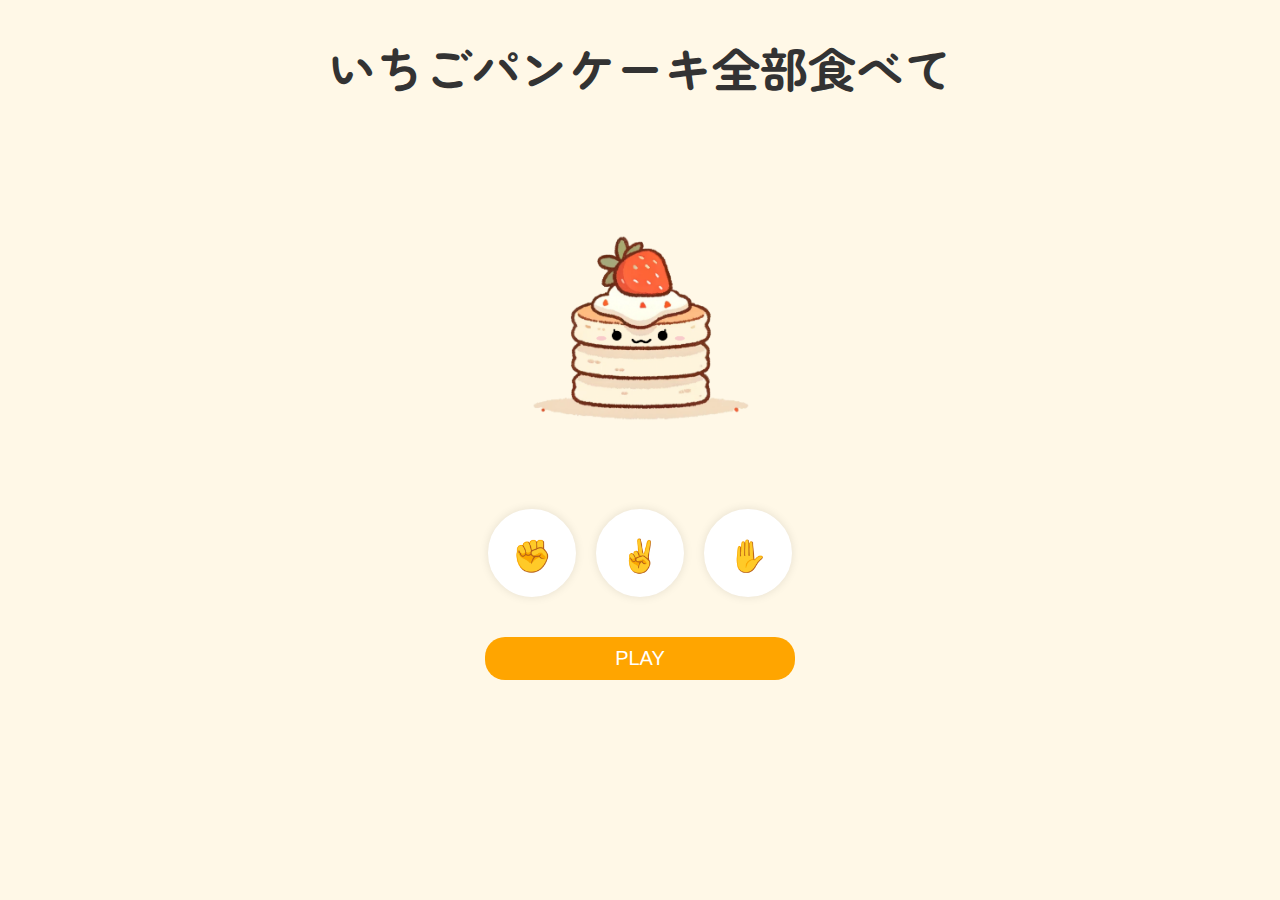
==== index.html @ 54f7b23e "Rename janken_tpl.html to index.html" ====
<!DOCTYPE html>
<html>

<head>
    <meta charset="utf-8">
    <meta name="viewport" content="width=device-width">
    <script src="https://ajax.googleapis.com/ajax/libs/jquery/3.5.1/jquery.min.js"></script>
    <link rel="stylesheet" href="css/janken.css">
    <link rel="preconnect" href="https://fonts.googleapis.com">
<link rel="preconnect" href="https://fonts.gstatic.com" crossorigin>
<link href="https://fonts.googleapis.com/css2?family=Overlock:wght@900&family=Roboto:wght@500&family=Zen+Kaku+Gothic+New&family=Zen+Maru+Gothic:wght@300;400;500;700;900&display=swap" rel="stylesheet">
<link href="https://fonts.googleapis.com/css2?family=Gamja+Flower&family=Overlock:wght@900&family=Roboto:wght@500&family=Zen+Kaku+Gothic+New&family=Zen+Maru+Gothic:wght@300;400;500;700;900&display=swap" rel="stylesheet">
<title>じゃんけん</title>
</head>

<body>

    <header>
        <h1>いちごパンケーキ全部食べて</h1>
    </header>

    <main>
        <!-- パンケーキの画像とコンピュータの手 -->
        <div class="game-area">
            <div id="computer-hand" class="computer-hand">🤖</div>
            <img src="./img/pancake03.png" alt="Pancake" class="pancake">
        </div>
        
        <!-- 勝敗のメッセージ -->
        <div id="message" class="message"></div> <!-- 初期状態ではメッセージを空に -->
    

        <!-- ユーザーの選択（グー、チョキ、パー） -->
        <div class="choices">
            <div id="gu_btn" class="hand">✊</div>
            <div id="cho_btn" class="hand">✌️</div>
            <div id="par_btn" class="hand">✋</div>
        </div>

        <!-- Playボタン -->
        <button class="play-button">PLAY</button>

        <!-- retry ボタン -->
        <button id="retry-button" class="retry-button" style="display: none;">リトライ</button>

         <!-- end message  -->
        <div id="endgame-message" class="endgame-message"></div>

    </main>

    
    <footer></footer>
  
    <script>
const pancakeStates = {
  0: './img/pancake00.png',
  1: './img/pancake01.png',
  2: './img/pancake02.png',
  3: './img/pancake03.png',
  4: './img/pancake04.png',
  5: './img/pancake05.png',
  6: './img/pancake06.png',
  7: './img/pancake07.png'
};

let currentState = 3; // Starting state

 // currentStateが0または7になったときの処理
function updatePancakeState(won) {
  if (won) {
    currentState = Math.max(0, currentState - 1); // 0が最小値
  } else {
    currentState = Math.min(7, currentState + 1); // 7が最大値
  }

  // Update the image source
  document.querySelector('.pancake').src = pancakeStates[currentState];


  // ゲームオーバーまたは勝利のメッセージを表示
     if (currentState === 0 || currentState === 7) {
        const message = currentState === 0 ? "You successfully ate them all🤤🍴" : "NO MORE PANCAKES FOR ME🚫🤮";
        $("#endgame-message").text(message).css("visibility", "visible");
        $("#retry-button").show(); // リトライボタンを表示
    }
}

$(document).ready(function() {
  // ユーザーが手を選択
  $(".hand").on("click", function() {
    $(".hand").removeClass("selected");
    $(this).addClass("selected");
  });

  // PLAYボタンを押すとゲームスタート
  $(".play-button").on("click", function() {
    const userChoice = $(".hand.selected").attr("id");
    if (!userChoice) {
      alert("手を選んでください！");
      return;
    }

    // コンピュータの手をランダムに選択して表示
    const hands = { 'gu_btn': '✊', 'cho_btn': '✌️', 'par_btn': '✋' };
    const choices = Object.keys(hands);
    const computerChoice = choices[Math.floor(Math.random() * choices.length)];
    $("#computer-hand").text(hands[computerChoice]).css("visibility", "visible");

    // 勝敗判定
    determineWinner(userChoice, computerChoice);
  });

  function determineWinner(user, computer) {
    let userWon = false;

    // "あいこ"の場合、currentStateは変更しない
    if (user === computer) {
      $("#message").text("たべたい...").css("visibility", "visible");
       // ここではupdatePancakeStateは呼び出さない
      return;
    }

    const winConditions = {
        'gu_btn': 'cho_btn',
        'cho_btn': 'par_btn',
        'par_btn': 'gu_btn'
    };

    if (winConditions[user] === computer) {
        $("#message").text("Yay!");
        userWon = true;
    } else {
        $("#message").text("Oh no!");
        userWon = false;
    }

    // 勝敗に応じてパンケーキの状態を更新
    updatePancakeState(userWon);
    $("#message").css("visibility", "visible");
  }

  $("#retry-button").on("click", function() {
        // ゲームの状態をリセット
        currentState = 3;
        $("#computer-hand").css("visibility", "hidden");
        $("#endgame-message").css("visibility", "hidden");
        $(this).hide(); // リトライボタンを隠す
        $("#message").css("visibility", "hidden");
        $(".pancake").attr("src", pancakeStates[currentState]); // 初期画像に戻す
    });

});
    </script>
</body>


</html>
---- css/janken.css ----
body, html {
    margin: 0;
    padding: 0;
    text-align: center; /* 中央揃え */
    font-family: "Zen Maru Gothic", serif;
    font-weight: 900;
    background-color: #FFF8E7; /* 背景色 */
}


header {
    font-size: 24px;
    color: #333;
    margin-top: 10px; /* Adjust spacing as needed */
    margin-bottom: 20px; /* タイトルとコンテンツの間のスペースを調整 */
}


.game-area {
    position: relative; /* 相対位置指定を使用 */
    text-align: center; /* これによりパンケーキが中央に来ます */
    margin-top: 20px; /* タイトルとのスペースを確保 */
    height: 300px;
}

.choices {
    display: flex;
    justify-content: center; /* 横並びに中央揃え */
    align-items: center;
    margin: 20px 0; /* Adjust spacing as needed */
}

.hand {
    /* font-size: 44px; アイコンのサイズ */
    font-size: 2em; /* Larger emojis */
    margin: 0 10px; /* アイコンの間隔 */
    cursor: pointer; /* カーソルをポインターに */
    background-color: white; /* 背景色を白に */
    border: 2px solid white; /* Light grey border */
    border-radius: 50%; /* 円形に */
    display: inline-block;
    width: 64px; /* アイコンのサイズを固定 */
    height: 64px;
    line-height: 64px; /* アイコンを垂直中央に */
    margin: 0 10px; /* 余白を適切に *//* Space between hands */
    /* box-shadow: 0 0 0 2px #ddd; グレーの枠線 */
    box-shadow: 0 0 10px rgba(0,0,0,0.1); /* Subtle shadow */
    user-select: none; /* テキスト選択を防止 */
    padding: 10px; /* Space around the emoji */
    transition: transform 0.3s ease, box-shadow 0.3s ease; /* Smooth transition for hover */
}


.hand:hover {
    transform: scale(1.1); /* Slightly larger on hover */
    box-shadow: 0 0 15px rgba(0,0,0,0.2); /* Stronger shadow on hover */
}

.hand.selected {
    transform: scale(1.1); /* Slightly larger on hover */
    border: 5px solid #c5815a; /* Darker border for selected */
    box-shadow: 0 0 15px rgba(0,0,0,0.2); /* Stronger shadow for selected */
}


.play-button {
    background-color: #FFA500; /* ボタンの背景色 */
    color: white; /* 文字色 */
    border: none; /* 枠線なし */
    border-radius: 20px; /* 角丸 */
    padding: 10px 130px; /* 内側の余白 */
    margin: 20px 0; /* 外側の余白 */
    font-size: 20px; /* 文字のサイズ */
    cursor: pointer; /* カーソルをポインターに */
    transition: background-color 0.3s ease; /* Smooth transition for hover */
}

.play-button:hover {
    background-color: #e68a00; /* マウスオーバーで色変更 */
}

.message {
    /* font-family: "Gamja Flower", sans-serif; */
    font-size: 24px; /* メッセージの文字サイズ */
    color: #333; /* 文字色 */
    margin: 20px 0; /* 上下の余白 */
    visibility: hidden; /* 初期状態では非表示に */
    height: 35px;
}

.computer-hand {
    position: absolute;
    left: 40%; /*適宜調整してください */
    top: 50%; /* コンテナの中央に来るように調整 */
    transform: translateY(-50%); /* Y軸に沿って中央に */
    font-size: 3em; /* サイズを大きくしてください */
    visibility: hidden; /* 初期状態では非表示に */
}

.main {
    display: flex;
    flex-direction: column;
    align-items: center;
    justify-content: center;
}

.pancake-container {
    position: relative;
    height: 300px; /* 画像の高さに合わせて調整 */
    max-width: 600px; /* これは画像の幅に合わせて調整してください */
    margin: 40px auto; /* 上下40pxのマージンを持ち、自動で左右中央に */
}

.pancake {
    position: absolute;
    bottom: 0; /* 画像をボトムに固定 */
    left: 0; /* 左寄せ */
    right: 0; /* 右寄せ */
    margin-left: auto; /* 中央揃えのため */
    margin-right: auto; /* 中央揃えのため */
    max-width: 20%; /* 画像が画面幅に収まるように */
    height: auto; /* 画像の高さを自動調整 */
    display: inline-block;
    vertical-align: middle; /* 親要素の中央に */
}

.endgame-message {
    position: absolute;
    top: 50%;
    left: 50%;
    transform: translate(-50%, -50%);
    font-size: 2em;
    color: #dd424a;
    text-shadow: 2px 2px #000;
    visibility: hidden;
    z-index: 10;
}

.retry-button {
    background-color: #FFA500; /* ボタンの背景色 */
    color: white; /* 文字色 */
    border: none; /* 枠線なし */
    border-radius: 20px; /* 角丸 */
    padding: 10px 20px; /* 内側の余白 */
    margin: 20px 0; /* 外側の余白 */
    font-size: 20px; /* 文字のサイズ */
    cursor: pointer; /* カーソルをポインターに */
    transition: background-color 0.3s ease; /* Smooth transition for hover */
    display: none; /* 初期状態では非表示 */
}
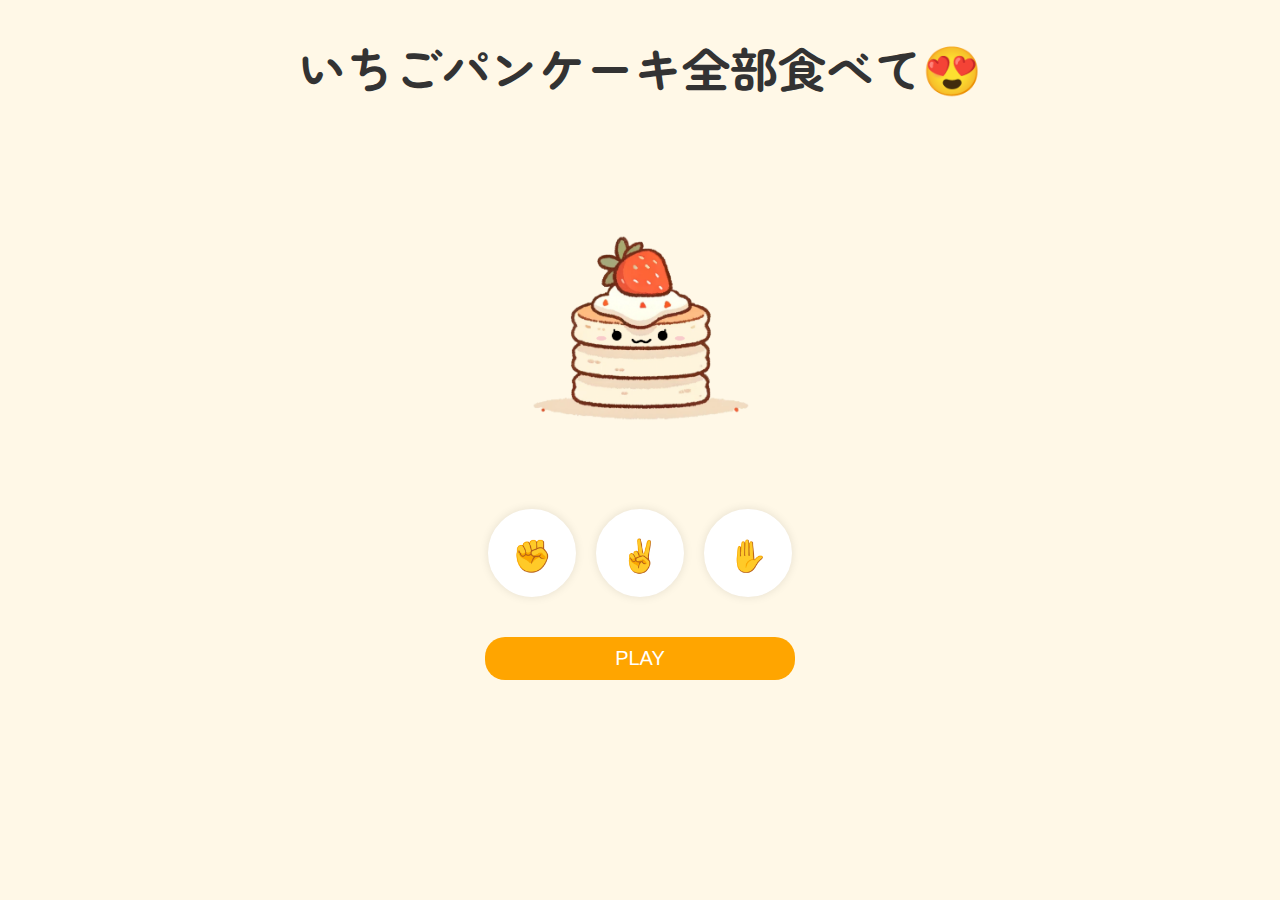
==== commit bd5d0f42: "title change" ====
--- a/index.html
+++ b/index.html
@@ -16,7 +16,7 @@
 <body>
 
     <header>
-        <h1>いちごパンケーキ全部食べて</h1>
+        <h1>いちごパンケーキ全部食べて😍</h1>
     </header>
 
     <main>
--- a/css/janken.css
+++ b/css/janken.css
@@ -11,7 +11,7 @@
 header {
     font-size: 24px;
     color: #333;
-    margin-top: 10px; /* Adjust spacing as needed */
+    margin-top: 10px; /* Adjust the spacing as needed */
     margin-bottom: 20px; /* タイトルとコンテンツの間のスペースを調整 */
 }
 
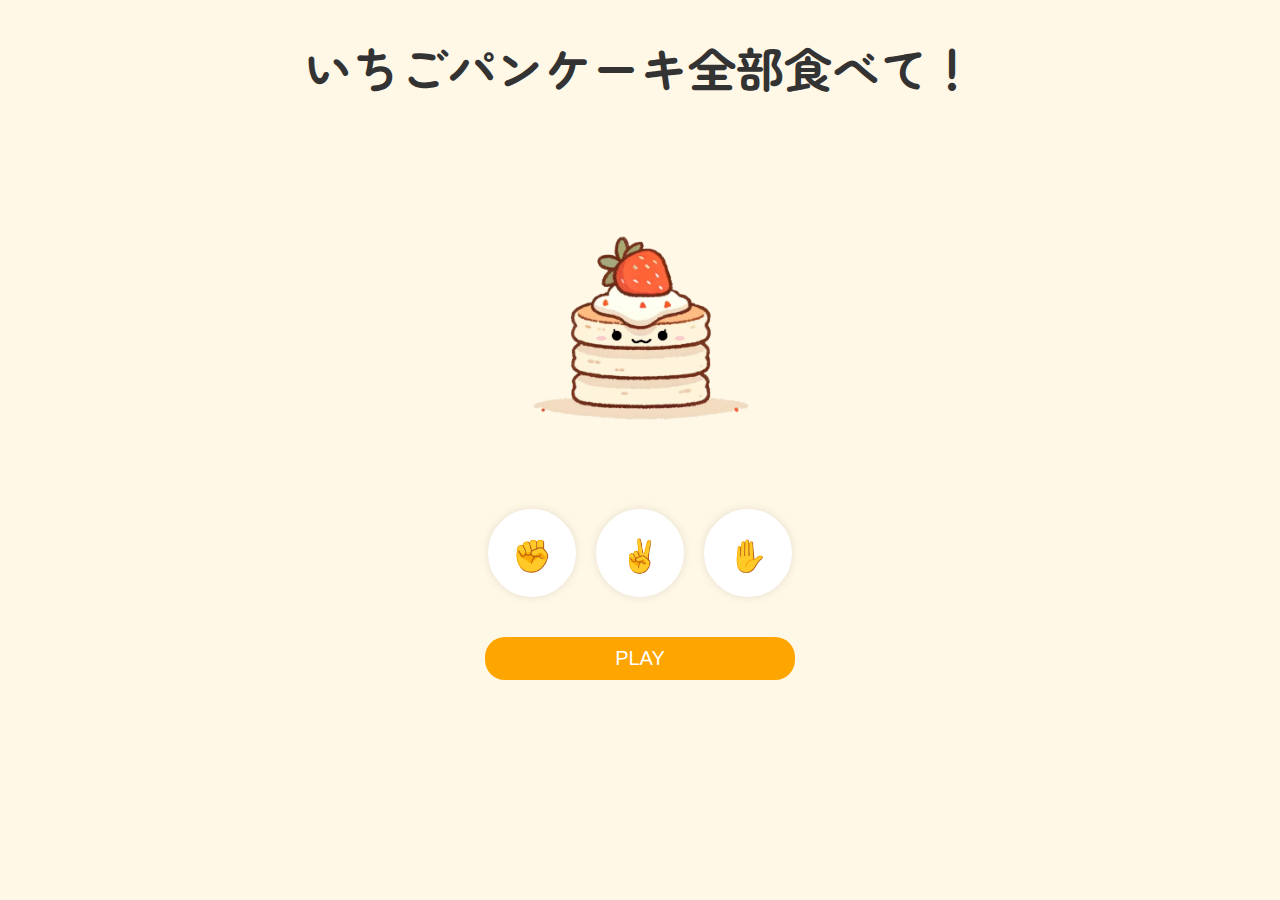
==== commit bf5de900: "title change" ====
--- a/index.html
+++ b/index.html
@@ -16,7 +16,7 @@
 <body>
 
     <header>
-        <h1>いちごパンケーキ全部食べて😍</h1>
+        <h1>いちごパンケーキ全部食べて！</h1>
     </header>
 
     <main>
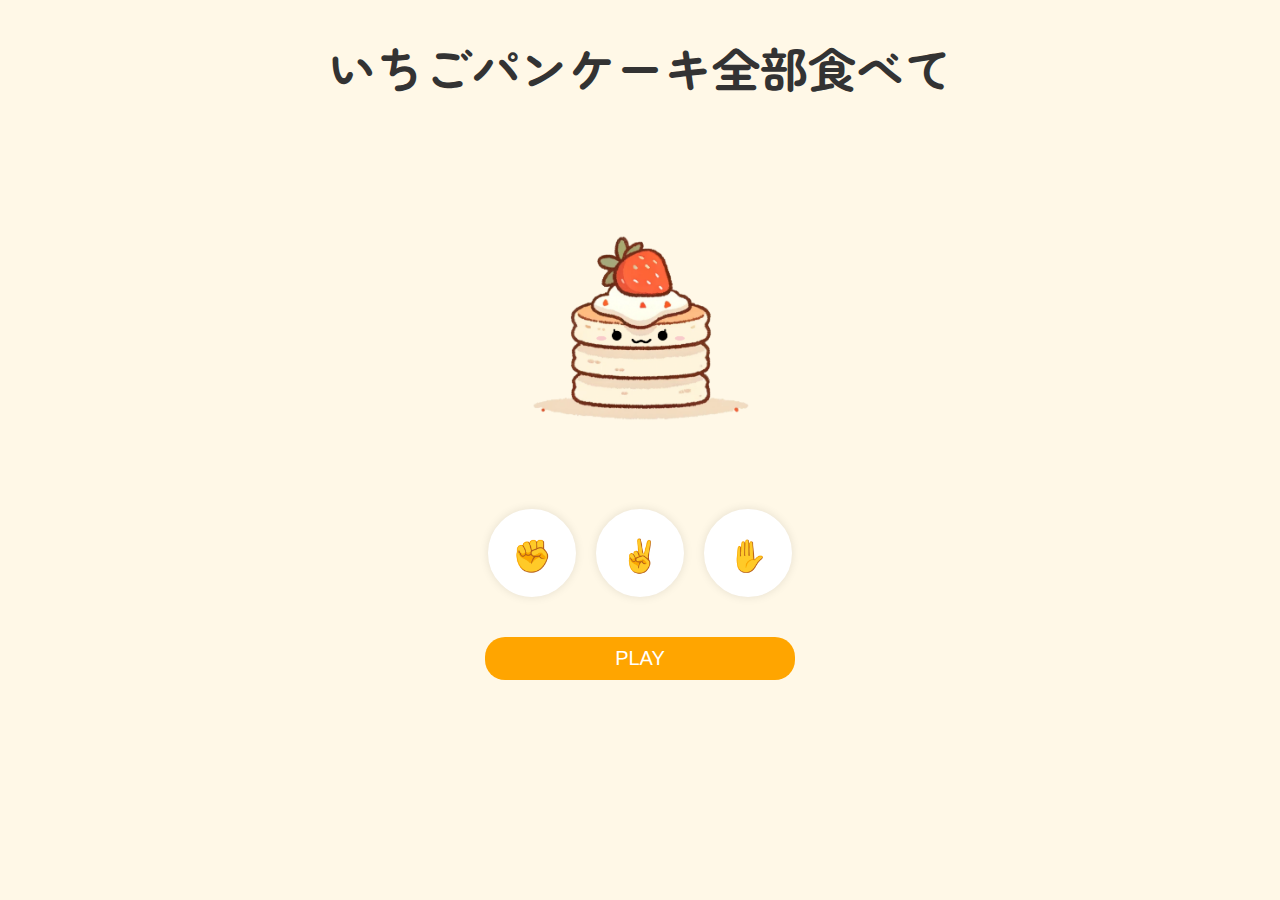
==== commit 8f374f10: "title" ====
--- a/index.html
+++ b/index.html
@@ -16,7 +16,7 @@
 <body>
 
     <header>
-        <h1>いちごパンケーキ全部食べて！</h1>
+        <h1>いちごパンケーキ全部食べて</h1>
     </header>
 
     <main>
